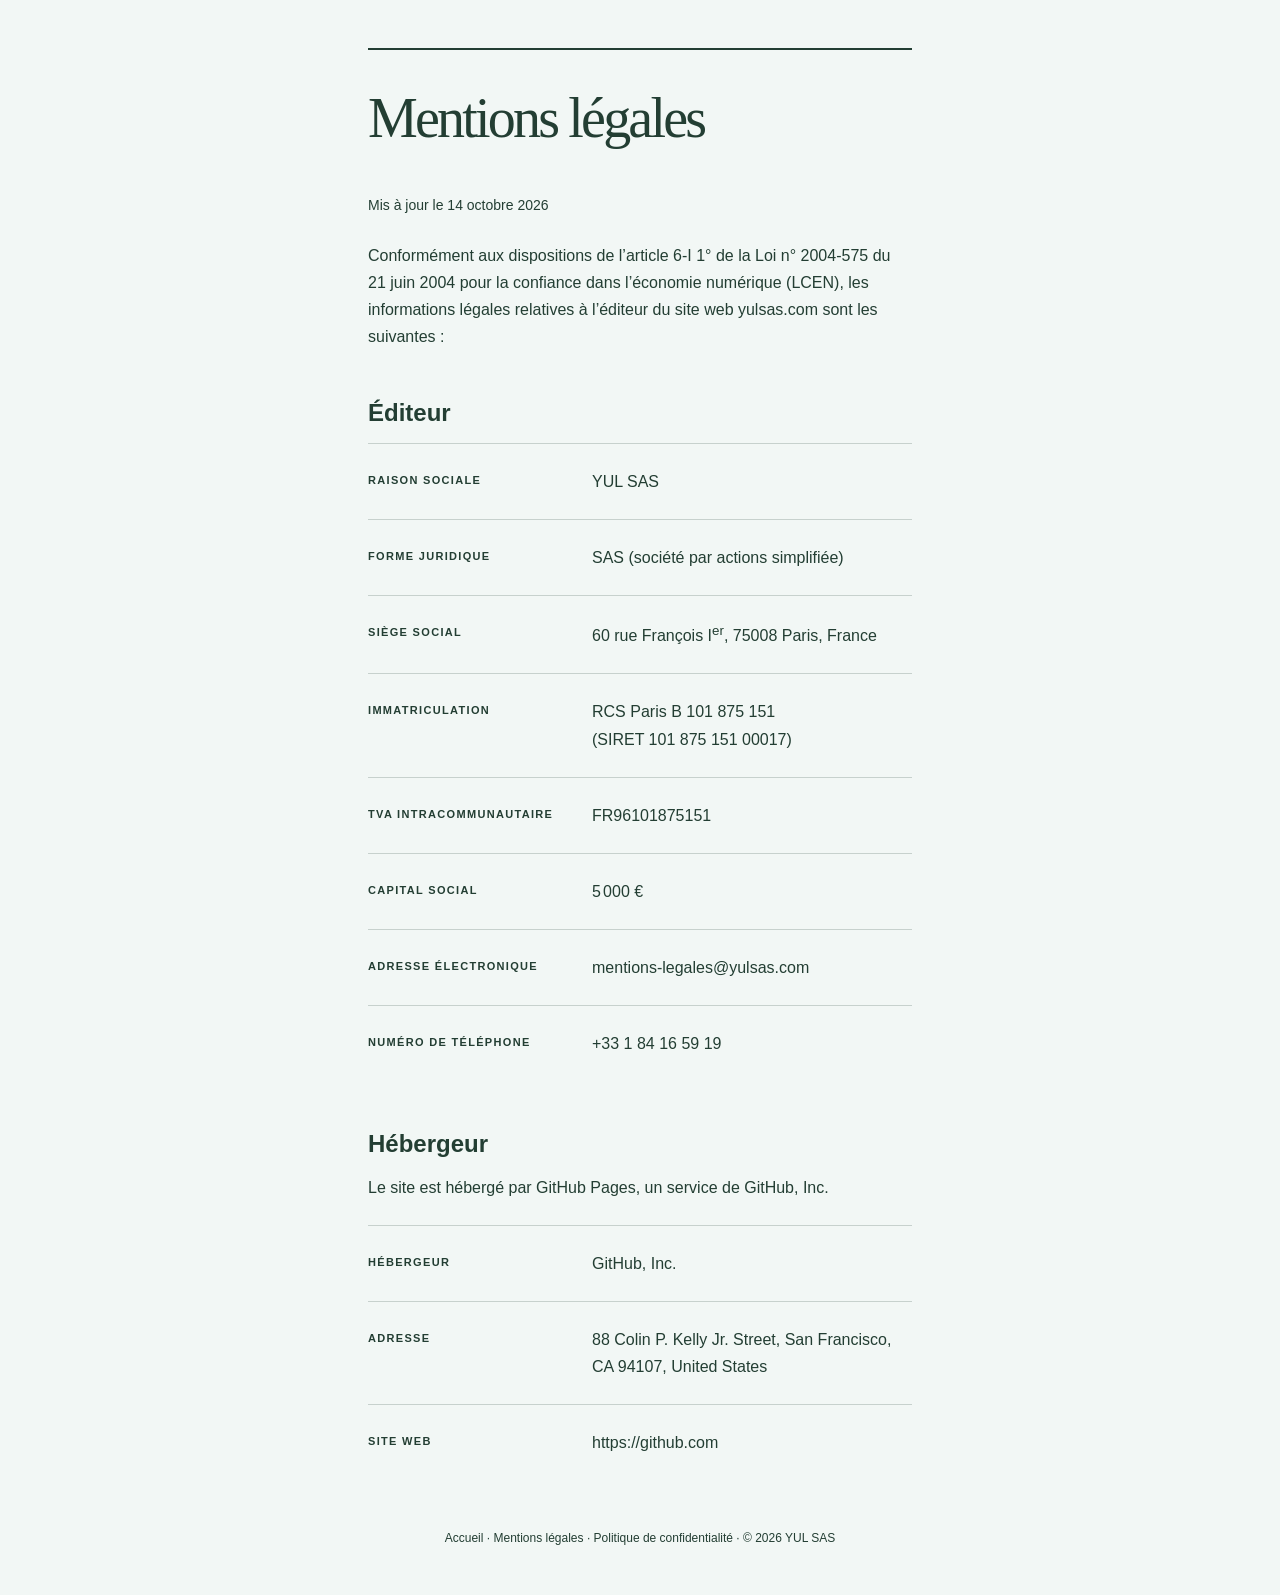
==== mentions-legales/index.html @ ce2770d0 "Nicer urls" ====
<!doctype html>
<html lang="fr" prefix="og: https://ogp.me/ns#">

<head>
  <meta charset="utf-8">
  <meta name="viewport" content="width=device-width, initial-scale=1">
  <meta name="color-scheme" content="light dark" />
  <meta name="theme-color" content="#f7f7f2" media="(prefers-color-scheme: light)">
  <meta name="theme-color" content="#18241f" media="(prefers-color-scheme: dark)">
  <meta name="description" content="Mentions légales de YUL SAS — Éditeur, hébergeur et contact.">
  <link rel="canonical" href="https://yulsas.com/mentions-legales/">
  <link rel="icon" href="/static/favicon.svg" type="image/svg+xml" sizes="any">
  <link rel="stylesheet" href="/static/style.css">
  <script src="/static/scripts.js" defer></script>
  <title>Mentions légales — YUL SAS</title>
  <meta property="og:title" content="Mentions légales — YUL SAS">
  <meta property="og:description" content="Mentions légales de YUL SAS — Éditeur, hébergeur et contact.">
  <meta property="og:type" content="website">
  <meta property="og:url" content="https://yulsas.com/mentions-legales/">
  <meta property="og:locale" content="fr_FR">
  <meta property="og:site_name" content="YUL SAS">
</head>

<body>
  <main class="content-card" aria-labelledby="legal-notice-title">
    <h1 class="page-title" id="legal-notice-title">Mentions légales</h1>
    <p class="page-updated">Mis à jour le <time datetime="2026-10-14">14 octobre 2026</time></p>
    <p>Conformément aux dispositions de l’article 6-I 1° de la Loi n° 2004-575 du 21 juin 2004 pour la confiance dans
      l’économie numérique (LCEN), les informations légales relatives à l’éditeur du site web yulsas.com
      sont les suivantes :</p>

    <section class="content-section" aria-labelledby="publisher-title">
      <h2 id="publisher-title">Éditeur</h2>
      <dl class="details-list">
        <div class="details-list__row">
          <dt>Raison sociale</dt>
          <dd>YUL SAS</dd>
        </div>
        <div class="details-list__row">
          <dt>Forme juridique</dt>
          <dd>SAS (société par actions simplifiée)</dd>
        </div>
        <div class="details-list__row">
          <dt>Siège social</dt>
          <dd>
            <address>60&nbsp;rue&nbsp;François&nbsp;I<sup>er</sup>, 75008&nbsp;Paris, France</address>
          </dd>
        </div>
        <div class="details-list__row">
          <dt>Immatriculation</dt>
          <dd>RCS&nbsp;Paris&nbsp;B&nbsp;101&nbsp;875&nbsp;151 (SIRET&nbsp;101&nbsp;875&nbsp;151&nbsp;00017)</dd>
        </div>
        <div class="details-list__row">
          <dt>TVA intracommunautaire</dt>
          <dd>FR96101875151</dd>
        </div>
        <div class="details-list__row">
          <dt>Capital social</dt>
          <dd>5&#8239;000&nbsp;€</dd>
        </div>
        <div class="details-list__row">
          <dt>Adresse électronique</dt>
          <dd><span class="email-text" data-encoded="y3yq0ua_DPQjlMfw1t7dN1oYBv6HPUzy-SXu_rFc">Activez JavaScript pour
              afficher l’information.</span></dd>
        </div>
        <div class="details-list__row">
          <dt>Numéro de téléphone</dt>
          <dd><span class="telephone-text" data-encoded="efJZ2kGVgG_YC6pYU-mp0aEwWOo">Activez JavaScript pour afficher
              l’information.</span></dd>
        </div>
      </dl>
    </section>

    <section class="content-section" aria-labelledby="host-title">
      <h2 id="host-title">Hébergeur</h2>
      <p>Le site est hébergé par GitHub&nbsp;Pages, un service de GitHub,&nbsp;Inc.</p>
      <dl class="details-list">
        <div class="details-list__row">
          <dt>Hébergeur</dt>
          <dd>GitHub,&nbsp;Inc.</dd>
        </div>
        <div class="details-list__row">
          <dt>Adresse</dt>
          <dd>
            <address>88&nbsp;Colin&nbsp;P.&nbsp;Kelly&nbsp;Jr.&nbsp;Street, San&nbsp;Francisco, CA&nbsp;94107,
              United&nbsp;States</address>
          </dd>
        </div>
        <div class="details-list__row">
          <dt>Site web</dt>
          <dd><a href="https://github.com">https://github.com</a></dd>
        </div>
      </dl>
    </section>
  </main>
  <footer class="site-footer">
    <nav aria-label="Navigation du site">
      <ul class="inline-list" role="list">
        <li><a href="/">Accueil</a></li>
        <li><a href="/mentions-legales/" aria-current="page">Mentions légales</a></li>
        <li><a href="/politique-de-confidentialite/">Politique de confidentialité</a></li>
        <li>© 2026 YUL SAS</li>
      </ul>
    </nav>
  </footer>
</body>

</html>
---- static/style.css ----
:root {
  color-scheme: light dark;
  --color-background: hsl(155, 24%, 96%);
  --color-text: hsl(155, 27%, 19%);
  --color-link: hsl(155, 33%, 31%);
  --color-border: hsl(155, 9%, 80%);
  --font-body: sans-serif;
  --font-display: serif;
  --space-xs: 0.25rem;
  --space-sm: 0.5rem;
  --space-md: 1rem;
  --space-lg: 1.5rem;
  --space-xl: 2.5rem;
  --space-2xl: 3rem;
}

@media (prefers-color-scheme: dark) {
  :root {
    --color-background: hsl(155, 20%, 12%);
    --color-text: hsl(155, 19%, 89%);
    --color-link: hsl(155, 26%, 73%);
    --color-border: hsl(155, 14%, 31%);
  }
}

* {
  box-sizing: border-box;
}

body {
  margin: 0;
  min-height: 100vh;
  min-height: 100svh;
  display: grid;
  grid-template-rows: 1fr auto;
  gap: var(--space-2xl);
  place-items: center;
  padding: var(--space-2xl) var(--space-lg);
  background: var(--color-background);
  color: var(--color-text);
  font-family: var(--font-body);
}

address {
  font-style: normal;
}

.content-card {
  width: 100%;
  max-width: 34rem;
  overflow-wrap: anywhere;
  border-top: 2px solid currentColor;
  padding-top: var(--space-xl);
}

.home-main {
  width: 100%;
  align-self: stretch;
  display: grid;
  place-items: center;
  text-align: center;
  font-size: x-large;
}

.domain-notice {
  margin: 0;
  font-size: inherit;
  font-weight: inherit;
  line-height: 1.7;
}

.page-title {
  margin: 0 0 var(--space-2xl);
  font-family: var(--font-display);
  font-size: clamp(2rem, 7vw, 3.5rem);
  font-weight: 400;
  letter-spacing: -0.05em;
  line-height: 1;
}

.content-card p {
  margin: 0 0 var(--space-lg);
  line-height: 1.7;
}

.page-updated {
  font-size: 0.875rem;
}

.content-section {
  margin-top: var(--space-2xl);
}

.content-section h2 {
  margin: 0 0 var(--space-md);
  font-size: 1.5rem;
}

.details-list {
  margin: 0;
}

.details-list__row {
  display: grid;
  grid-template-columns: 13rem minmax(0, 1fr);
  gap: var(--space-md);
  padding: var(--space-lg) 0;
  border-top: 1px solid var(--color-border);
  font-variant-numeric: tabular-nums;
}

.details-list__row dt {
  padding-top: 0.25rem;
  font-size: 0.6875rem;
  font-weight: 600;
  letter-spacing: 0.12em;
  line-height: 1.6;
  text-transform: uppercase;
}

.details-list__row dd {
  margin: 0;
  font-size: 1rem;
  line-height: 1.7;
  overflow-wrap: anywhere;
}

.site-footer {
  font-size: 0.75rem;
  line-height: 1.5;
  text-align: center;
}

a {
  color: var(--color-link);
  text-decoration: none;
}

a:hover {
  text-decoration: underline;
}

a:focus-visible {
  outline: 2px solid currentColor;
  outline-offset: 1px;
  border-radius: 1px;
}

.site-footer a,
.details-list__row dd a {
  color: var(--color-text);
}

.inline-list {
  margin: 0;
  padding: 0;
  list-style: none;
}

.inline-list li {
  display: inline-block;
}

.inline-list li + li::before {
  content: " · ";
  margin-inline: 0;
}

@media (max-width: 420px) {
  .details-list__row {
    grid-template-columns: minmax(0, 1fr);
    gap: var(--space-sm);
  }
}
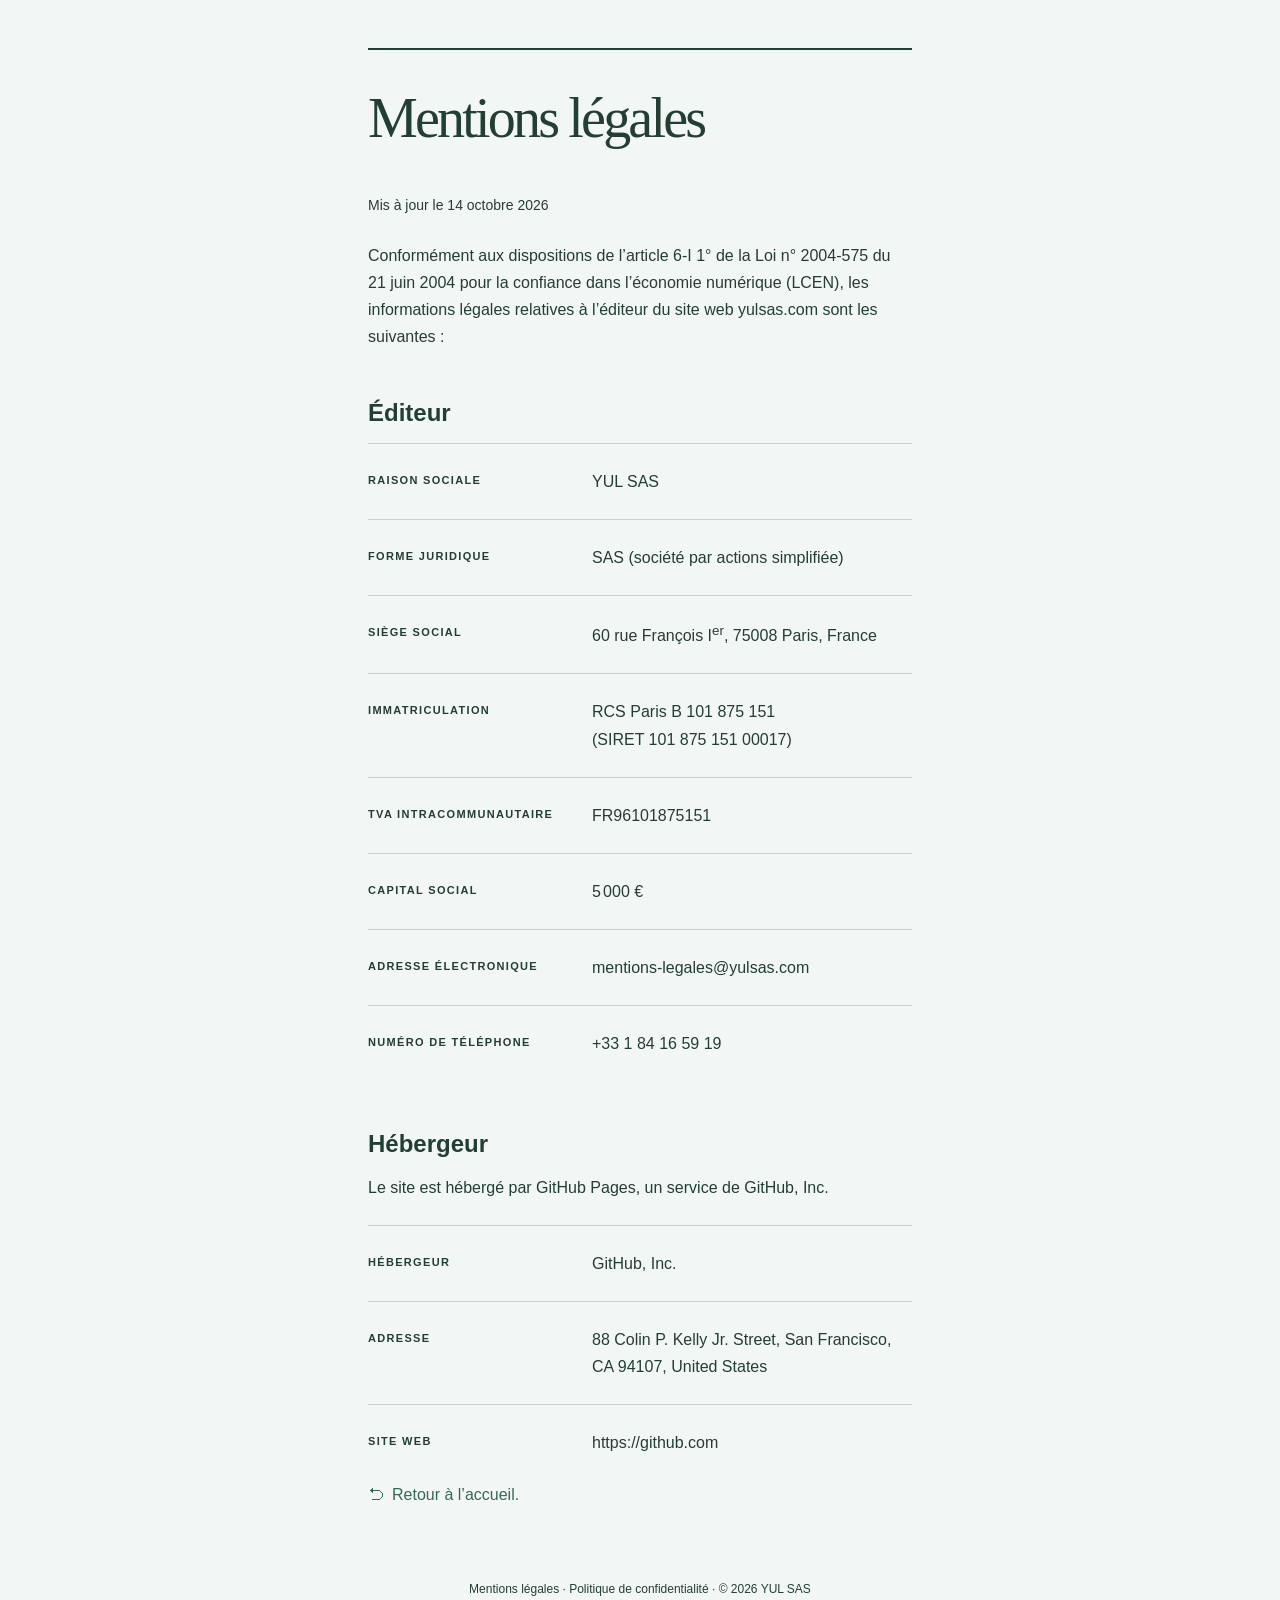
==== commit 721a1656: "Added 404.html" ====
--- a/mentions-legales/index.html
+++ b/mentions-legales/index.html
@@ -92,11 +92,11 @@
         </div>
       </dl>
     </section>
+    <p><a class="back-link" href="/">Retour à l’accueil.</a></p>
   </main>
   <footer class="site-footer">
-    <nav aria-label="Navigation du site">
+    <nav aria-label="Informations légales">
       <ul class="inline-list" role="list">
-        <li><a href="/">Accueil</a></li>
         <li><a href="/mentions-legales/" aria-current="page">Mentions légales</a></li>
         <li><a href="/politique-de-confidentialite/">Politique de confidentialité</a></li>
         <li>© 2026 YUL SAS</li>
--- a/static/style.css
+++ b/static/style.css
@@ -146,6 +146,12 @@
   border-radius: 1px;
 }
 
+.back-link::before {
+  content: "⮌";
+  display: inline-block;
+  margin-inline-end: var(--space-sm);
+}
+
 .site-footer a,
 .details-list__row dd a {
   color: var(--color-text);
